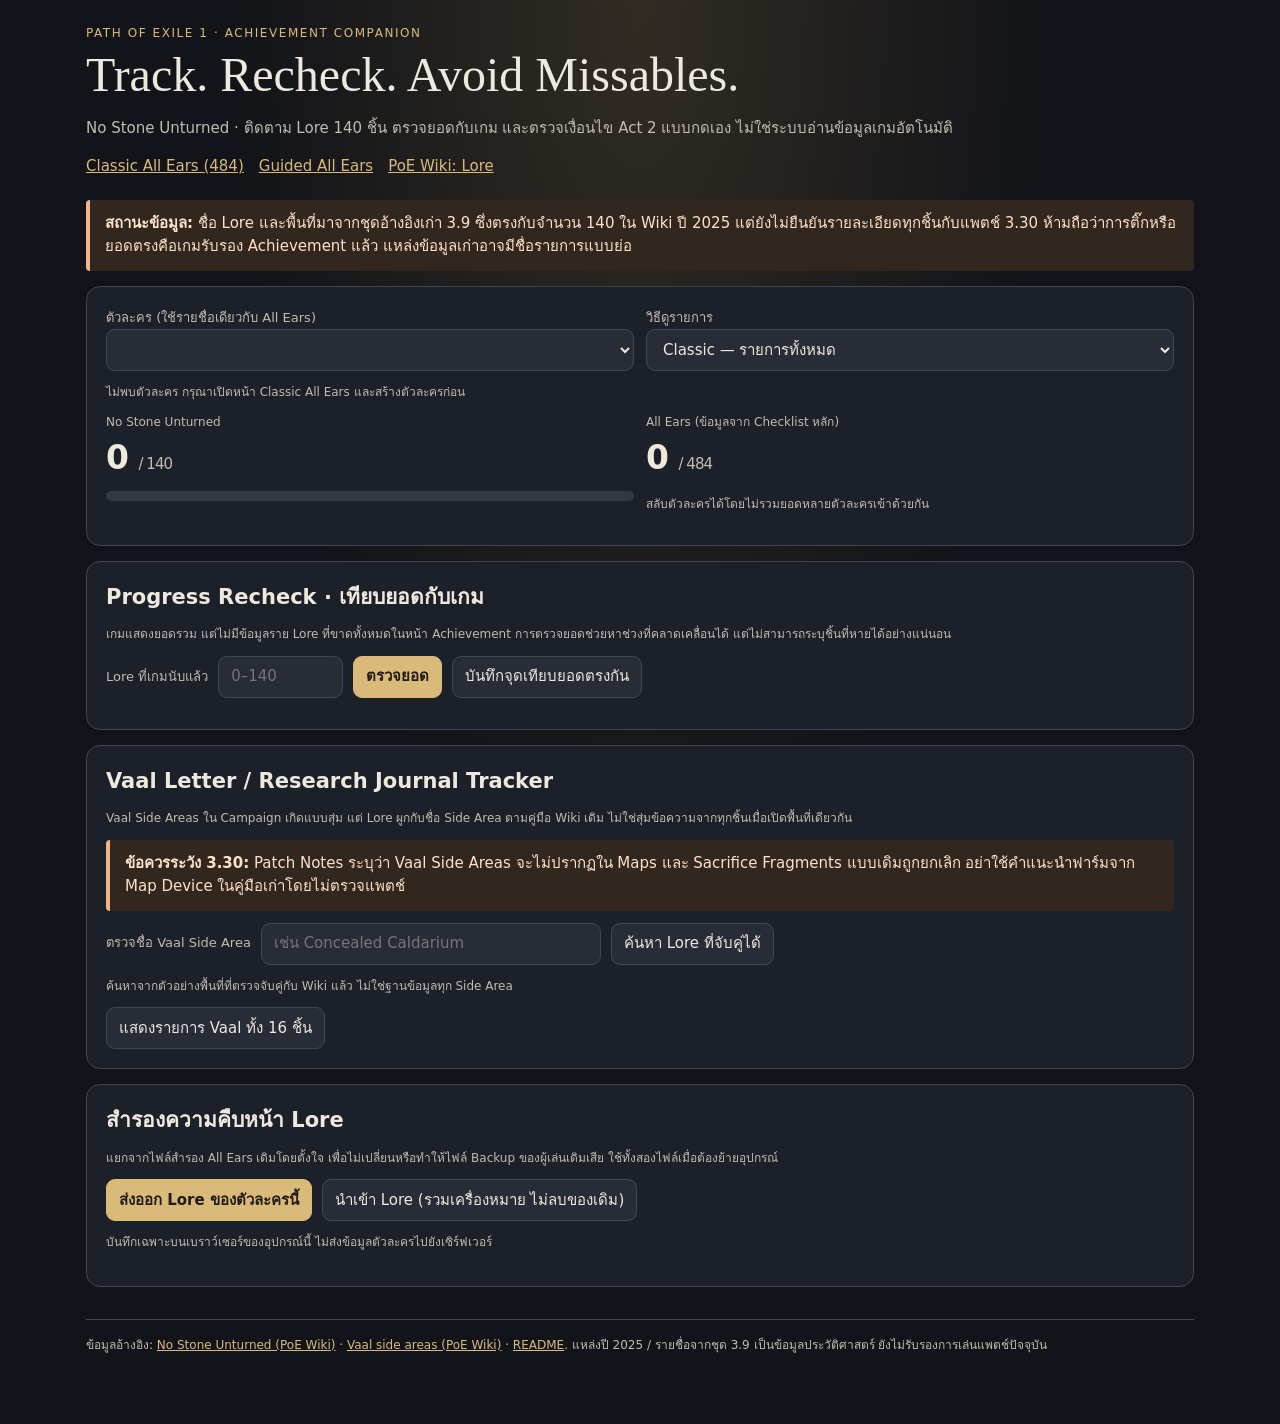
==== poe-all-ears/companion.html @ b11db2f9 "feat(all-ears): ship lore companion with per-character tracker, Act 2 safety, Vaal lookup and count " ====
<!doctype html>
<html lang="th"><head><meta charset="utf-8"><meta name="viewport" content="width=device-width,initial-scale=1">
<meta name="theme-color" content="#14161c"><meta name="description" content="No Stone Unturned 140 Lore tracker, Vaal search, Act 2 checkpoints and progress reconciliation for Path of Exile">
<title>PoE Achievement Companion · Lore & Recheck</title>
<style>
:root{color-scheme:dark;--bg:#121419;--card:#1c2028;--card2:#272c36;--line:#424651;--text:#eee9df;--muted:#c1bbb1;--gold:#d9ba79;--good:#98d2b4;--warn:#f0b488}*{box-sizing:border-box}
body{font:15px/1.55 system-ui,-apple-system,"Segoe UI",Tahoma,sans-serif;background:radial-gradient(ellipse at top,#312b23,var(--bg) 45%);color:var(--text);margin:0}
main{max-width:1140px;padding:24px 16px 70px;margin:auto}h1{font:normal clamp(30px,6vw,48px) Georgia,serif;margin:4px 0}h2{font-size:21px;margin:0 0 12px}h3{font-size:17px;margin:0}a{color:var(--gold)}nav{display:flex;gap:15px;flex-wrap:wrap;margin:8px 0 22px}.sub,.small{color:var(--muted)}.small{font-size:12px}.kicker{font-size:12px;letter-spacing:.13em;color:var(--gold)}
section.card,div.card{background:var(--card);border:1px solid var(--line);border-radius:14px;padding:19px;margin-top:15px} .warning{border-left:4px solid var(--warn);background:#31271f;padding:12px 15px;border-radius:4px;color:#ffe1c7;margin:12px 0}
.success{border-left:4px solid var(--good);padding:10px 14px;background:#1c3229;margin:12px 0}.grid{display:grid;grid-template-columns:repeat(auto-fit,minmax(210px,1fr));gap:12px}.two{display:grid;grid-template-columns:repeat(auto-fit,minmax(270px,1fr));gap:12px}
label{font-size:13px;color:var(--muted)}select,input,button{font:inherit;background:var(--card2);color:var(--text);border:1px solid var(--line);border-radius:9px;min-height:42px;padding:8px 12px}input[type=checkbox]{width:19px;height:19px;min-height:19px;accent-color:var(--good);flex:none}input[type=number]{width:125px}select,input[type=search]{width:100%}button{cursor:pointer}button:hover{border-color:var(--gold)}button.primary{background:var(--gold);border-color:var(--gold);color:#211c15;font-weight:700}button:disabled{opacity:.48;cursor:not-allowed}
button:focus-visible,select:focus-visible,input:focus-visible,a:focus-visible{outline:3px solid var(--gold);outline-offset:2px}.toolbar{display:grid;grid-template-columns:1.1fr 1fr 1fr 1fr;gap:10px;margin-top:10px}
.row{display:flex;align-items:center;gap:10px;flex-wrap:wrap}.row.between{justify-content:space-between}.metric{font-size:33px;font-weight:750;letter-spacing:-.03em}.metric small{font-size:15px;color:var(--muted);font-weight:400}
.meter{height:10px;background:#343842;border-radius:10px;overflow:hidden;margin-top:8px}.meter>div{height:100%;background:var(--gold);width:0;transition:width .2s}
.list{display:grid;gap:7px;margin-top:14px}.entry{display:flex;gap:12px;align-items:flex-start;padding:11px 12px;border:1px solid var(--line);border-radius:10px;background:var(--card2);cursor:pointer}.entry.done{border-color:#426552;background:#203228}
.entry .name{font-weight:600}.entry .id{color:var(--gold);font-variant-numeric:tabular-nums}.entry .area{font-size:12px;color:var(--muted)}.sectionhead{margin:19px 0 9px;color:var(--gold);font-weight:700}
.checks{display:grid;grid-template-columns:repeat(auto-fit,minmax(190px,1fr));gap:10px}.checks label{display:flex;gap:9px;align-items:flex-start;padding:10px 11px;border-radius:9px;background:var(--card2);font-size:14px;color:var(--text)}
.code{font-family:ui-monospace,Consolas,monospace;color:var(--gold)}.hidden{display:none!important}footer{font-size:12px;color:var(--muted);margin-top:32px;border-top:1px solid var(--line);padding-top:16px}
@media(max-width:700px){main{padding:16px 12px 60px}section.card,div.card{padding:14px}.toolbar{grid-template-columns:1fr 1fr}.toolbar input[type=search]{grid-column:1/-1}button{min-height:44px}}
@media(max-width:400px){.toolbar{grid-template-columns:1fr}.toolbar input[type=search]{grid-column:auto}}
</style></head><body><main>
<div class="kicker">PATH OF EXILE 1 · ACHIEVEMENT COMPANION</div>
<h1>Track. Recheck. Avoid Missables.</h1>
<p class="sub">No Stone Unturned · ติดตาม Lore 140 ชิ้น ตรวจยอดกับเกม และตรวจเงื่อนไข Act 2 แบบกดเอง ไม่ใช่ระบบอ่านข้อมูลเกมอัตโนมัติ</p>
<nav><a href="./index.html">Classic All Ears (484)</a><a href="./walkthrough.html">Guided All Ears</a><a href="https://www.poewiki.net/wiki/Guide:No_Stone_Unturned_achievement" target="_blank" rel="noopener noreferrer">PoE Wiki: Lore</a></nav>
<div class="warning"><strong>สถานะข้อมูล:</strong> ชื่อ Lore และพื้นที่มาจากชุดอ้างอิงเก่า 3.9 ซึ่งตรงกับจำนวน 140 ใน Wiki ปี 2025 แต่ยังไม่ยืนยันรายละเอียดทุกชิ้นกับแพตช์ 3.30 ห้ามถือว่าการติ๊กหรือยอดตรงคือเกมรับรอง Achievement แล้ว แหล่งข้อมูลเก่าอาจมีชื่อรายการแบบย่อ</div>
<section class="card" aria-label="Character selection">
<div class="grid"><div><label for="character">ตัวละคร (ใช้รายชื่อเดียวกับ All Ears)</label><select id="character"></select></div><div><label for="mode">วิธีดูรายการ</label><select id="mode"><option value="classic">Classic — รายการทั้งหมด</option><option value="guided">Guided — จัดตามพื้นที่</option></select></div></div>
<p id="characterNote" class="small" role="status"></p>
<div class="grid"><div><div class="small">No Stone Unturned</div><div class="metric" id="loreTotal">0 <small>/ 140</small></div><div class="meter"><div id="loreBar"></div></div></div><div><div class="small">All Ears (ข้อมูลจาก Checklist หลัก)</div><div class="metric" id="earsTotal">0 <small>/ 484</small></div><p class="small">สลับตัวละครได้โดยไม่รวมยอดหลายตัวละครเข้าด้วยกัน</p></div></div>
</section>
<section class="card" id="act2Card"><h2>Act 2 · Safety Checkpoint</h2>
<p class="small">ตรวจเงื่อนไขที่คู่มือ Wiki ปี 2025 แนะนำก่อนทำเควสต์ Bandits และ Ancient Seal ต้องยืนยันด้วยตนเอง ข้อมูลนี้ยังไม่รับรองแพตช์ 3.30</p>
<div class="checks"><label><input type="checkbox" data-safety="alira">คุยกับ Alira แล้ว</label><label><input type="checkbox" data-safety="oak">คุยกับ Oak แล้ว</label><label><input type="checkbox" data-safety="kraityn">คุยกับ Kraityn แล้ว</label><label><input type="checkbox" data-safety="seal">เปิด Ancient Seal แล้ว</label><label><input type="checkbox" data-safety="darkness">เก็บบทสนทนา The Darkness ที่เกี่ยวข้องแล้ว</label></div>
<div class="two" style="margin-top:12px"><div><label for="firstKill">Bandit ที่ฆ่าเป็นคนแรก</label><select id="firstKill"><option value="">ยังไม่ได้ฆ่า / ไม่ทราบ</option><option>Alira</option><option>Oak</option><option>Kraityn</option></select></div><div><label for="secondKill">Bandit ที่ฆ่าเป็นคนที่สอง</label><select id="secondKill"><option value="">ยังไม่ได้ฆ่า / ไม่ทราบ</option><option>Alira</option><option>Oak</option><option>Kraityn</option></select></div></div>
<div id="act2Advice" role="status" aria-live="polite"></div>
<p class="small"><a href="https://www.poewiki.net/wiki/Guide:All_Ears_achievement#Act_2" target="_blank" rel="noopener noreferrer">ดูเงื่อนไข Act 2 จาก Wiki</a> · สถานะของกล่องตรวจเป็นการยืนยันด้วยมือ ไม่ได้ตรวจเควสต์จริง</p></section>
<section class="card"><h2>Progress Recheck · เทียบยอดกับเกม</h2>
<p class="small">เกมแสดงยอดรวม แต่ไม่มีข้อมูลราย Lore ที่ขาดทั้งหมดในหน้า Achievement การตรวจยอดช่วยหาช่วงที่คลาดเคลื่อนได้ แต่ไม่สามารถระบุชิ้นที่หายได้อย่างแน่นอน</p>
<div class="row"><label for="gameCount">Lore ที่เกมนับแล้ว</label><input id="gameCount" type="number" min="0" max="140" step="1" placeholder="0–140"><button id="compare" class="primary">ตรวจยอด</button><button id="checkpoint">บันทึกจุดเทียบยอดตรงกัน</button></div>
<div id="compareResult" aria-live="polite"></div><p id="baselineText" class="small"></p>
</section>
<section class="card"><h2>Vaal Letter / Research Journal Tracker</h2><p class="small">Vaal Side Areas ใน Campaign เกิดแบบสุ่ม แต่ Lore ผูกกับชื่อ Side Area ตามคู่มือ Wiki เดิม ไม่ใช่สุ่มข้อความจากทุกชิ้นเมื่อเปิดพื้นที่เดียวกัน</p>
<div class="warning"><strong>ข้อควรระวัง 3.30:</strong> Patch Notes ระบุว่า Vaal Side Areas จะไม่ปรากฏใน Maps และ Sacrifice Fragments แบบเดิมถูกยกเลิก อย่าใช้คำแนะนำฟาร์มจาก Map Device ในคู่มือเก่าโดยไม่ตรวจแพตช์</div>
<div class="row"><label for="vaalArea">ตรวจชื่อ Vaal Side Area</label><input id="vaalArea" type="search" style="max-width:340px" placeholder="เช่น Concealed Caldarium"><button id="lookup">ค้นหา Lore ที่จับคู่ได้</button></div>
<p id="vaalResult" class="small" role="status">ค้นหาจากตัวอย่างพื้นที่ที่ตรวจจับคู่กับ Wiki แล้ว ไม่ใช่ฐานข้อมูลทุก Side Area</p><button id="showVaal">แสดงรายการ Vaal ทั้ง 16 ชิ้น</button>
</section>
<section class="card" id="lorePanel"><div class="row between"><h2>No Stone Unturned · รายการทั้งหมด</h2><span id="filteredCount" class="small"></span></div>
<div class="toolbar"><input type="search" id="search" placeholder="ค้นหา Lore หรือพื้นที่" aria-label="ค้นหา"><select id="act" aria-label="กรอง Act"><option value="all">ทุกพื้นที่</option><option value="1">Act 1 (29)</option><option value="2">Act 2 (11)</option><option value="3">Act 3 (32)</option><option value="4">Act 4 (12)</option><option value="5">Act 5 (12)</option><option value="6">Act 6 (6)</option><option value="7">Act 7 (8)</option><option value="8">Act 8 (1)</option><option value="10">Act 10 (3)</option><option value="Labyrinth">Labyrinth (10)</option><option value="Vaal">Vaal Areas (16)</option></select><select id="status" aria-label="กรองสถานะ"><option value="all">ทุกสถานะ</option><option value="todo">ยังไม่ติ๊ก</option><option value="done">ติ๊กแล้ว</option></select><select id="random" aria-label="กรองรายการสุ่ม"><option value="all">ทั้งหมด</option><option value="random">มีการสุ่ม / ต้องเจอซ้ำ</option></select></div>
<div id="loreList" class="list"></div></section>
<section class="card"><h2>สำรองความคืบหน้า Lore</h2><p class="small">แยกจากไฟล์สำรอง All Ears เดิมโดยตั้งใจ เพื่อไม่เปลี่ยนหรือทำให้ไฟล์ Backup ของผู้เล่นเดิมเสีย ใช้ทั้งสองไฟล์เมื่อต้องย้ายอุปกรณ์</p><div class="row"><button id="export" class="primary">ส่งออก Lore ของตัวละครนี้</button><button id="import">นำเข้า Lore (รวมเครื่องหมาย ไม่ลบของเดิม)</button><input id="importFile" type="file" accept=".json,application/json" class="hidden"></div><p class="small">บันทึกเฉพาะบนเบราว์เซอร์ของอุปกรณ์นี้ ไม่ส่งข้อมูลตัวละครไปยังเซิร์ฟเวอร์</p><p id="message" role="status"></p></section>
<footer>ข้อมูลอ้างอิง: <a href="https://www.poewiki.net/wiki/Guide:No_Stone_Unturned_achievement">No Stone Unturned (PoE Wiki)</a> · <a href="https://www.poewiki.net/wiki/Vaal_side_area">Vaal side areas (PoE Wiki)</a> · <a href="./README.md">README</a>. แหล่งปี 2025 / รายชื่อจากชุด 3.9 เป็นข้อมูลประวัติศาสตร์ ยังไม่รับรองการเล่นแพตช์ปัจจุบัน</footer>
</main><script src="./data.js"></script><script src="./lore-data.js"></script><script>
(function(){"use strict";
var D=window.NO_STONE_DATA, E=window.ALL_EARS_DATA, MAIN="poe-all-ears-user-data-v1", KEY="poe-companion-lore-v1";
var valid=new Set(D&&D.entries.map(function(x){return x.id})||[]),main=null,chars=[],selected="",s={version:1,byCharacter:{}};
var groups={};D.entries.forEach(function(x){groups[x.act]=(groups[x.act]||0)+1;});
if(D.entries.length!==140||valid.size!==140||Object.keys(groups).length!==11){document.getElementById("loreList").textContent="ข้อมูล Lore ไม่ครบ โปรดแจ้งผู้ดูแล";return}
function $(id){return document.getElementById(id)}
function node(tag,content,cls){var e=document.createElement(tag);if(content!==undefined)e.textContent=content;if(cls)e.className=cls;return e}
function cleanIds(ids){return Array.isArray(ids)?[...new Set(ids.filter(function(x){return Number.isInteger(x)&&valid.has(x)}))].sort(function(a,b){return a-b}):[]}
function load(){try{main=JSON.parse(localStorage.getItem(MAIN));if(!main||main.version!==1||!Array.isArray(main.characters))throw Error("missing");chars=main.characters.filter(function(c){return c&&typeof c.id==="string"&&c.id&&typeof c.name==="string"&&Array.isArray(c.checked)})}catch(e){chars=[]}
try{var raw=JSON.parse(localStorage.getItem(KEY));if(raw&&raw.version===1&&raw.byCharacter&&typeof raw.byCharacter==="object"){chars.forEach(function(c){var r=raw.byCharacter[c.id];if(r&&typeof r==="object"){var ck=r.checkpoint&&typeof r.checkpoint==="object"?r.checkpoint:null;s.byCharacter[c.id]={lore:cleanIds(r.lore),safety:cleanSafety(r.safety),checkpoint:ck&&Number.isInteger(ck.count)&&ck.count>=0&&ck.count<=140?{count:ck.count,ids:cleanIds(ck.ids),at:String(ck.at||"").slice(0,60)}:null}}})}}catch(e){}
}
function cleanSafety(v){var x=v&&typeof v==="object"?v:{},safe={};["alira","oak","kraityn","seal","darkness"].forEach(function(k){safe[k]=x[k]===true});safe.first=["Alira","Oak","Kraityn"].includes(x.first)?x.first:"";safe.second=["Alira","Oak","Kraityn"].includes(x.second)&&x.second!==safe.first?x.second:"";return safe}
function current(){if(!s.byCharacter[selected])s.byCharacter[selected]={lore:[],safety:cleanSafety({}),checkpoint:null};return s.byCharacter[selected]}
function commit(update){var before=JSON.stringify(s);update();try{localStorage.setItem(KEY,JSON.stringify(s));return true}catch(e){s=JSON.parse(before);notice("บันทึกไม่ได้: พื้นที่เก็บข้อมูลเบราว์เซอร์ไม่พร้อม");return false}}
function notice(message){$("message").textContent=message}
function complete(){return selected&&chars.some(function(c){return c.id===selected})}
function refresh(){if(!complete())return;var item=current(),done=new Set(item.lore);$("loreTotal").innerHTML="";$("loreTotal").append(String(done.size)+" ");var small=node("small","/ 140");$("loreTotal").append(small);$("loreBar").style.width=(done.size/140*100)+"%";var c=chars.find(function(c){return c.id===selected});$("earsTotal").textContent="";$("earsTotal").append(String(new Set(c.checked.filter(function(i){return Number.isInteger(i)&&i>=1&&i<=484})).size)+" ");$("earsTotal").append(node("small","/ 484"));$("characterNote").textContent="ความคืบหน้า Lore บันทึกแยกให้ตัวละคร "+c.name+" · ไม่ตรวจสถานะเกมอัตโนมัติ";renderLore();renderSafety();renderBaseline()}
function renderLore(){var c=current(),done=new Set(c.lore),q=$("search").value.trim().toLowerCase(),act=$("act").value,st=$("status").value,ran=$("random").value,mode=$("mode").value;
var items=D.entries.filter(function(x){return (act==="all"||String(x.act)===act)&&(st==="all"||(st==="done"?done.has(x.id):!done.has(x.id)))&&(ran==="all"||x.random)&&(!q||(x.name+" "+x.area+" "+x.id).toLowerCase().includes(q))});
$("filteredCount").textContent=items.length+" / 140 รายการ";var root=$("loreList");root.replaceChildren();if(!items.length){root.append(node("p","ไม่มีรายการตามตัวกรอง","small"));return}
var last="";items.forEach(function(x){if(mode==="guided"){var group=String(x.act)+" / "+x.area;if(group!==last){root.append(node("div",group,"sectionhead"));last=group;}}var label=node("label",undefined,"entry"+(done.has(x.id)?" done":"")),box=node("input");box.type="checkbox";box.checked=done.has(x.id);box.setAttribute("aria-label",x.name+" - "+x.area);box.addEventListener("change",function(){if(commit(function(){var arr=current().lore.slice();if(box.checked){if(!arr.includes(x.id))arr.push(x.id)}else{arr=arr.filter(function(id){return id!==x.id})}current().lore=cleanIds(arr)}))refresh();else refresh()});label.append(box);var body=node("div"),name=node("div",undefined,"name");name.append(node("span","#"+x.id+" ","id"));name.append(document.createTextNode(x.name));body.append(name);body.append(node("div",x.area+" · "+(x.act==="Vaal"?"Vaal side area":x.act==="Labyrinth"?"Labyrinth":"Act "+x.act)+(x.random?" · พบแบบสุ่ม/อาจต้องเข้าใหม่":""),"area"));label.append(body);root.append(label)})}
function renderSafety(){var a=current().safety;$("act2Card").querySelectorAll("[data-safety]").forEach(function(x){x.checked=!!a[x.dataset.safety]});$("firstKill").value=a.first;$("secondKill").value=a.second;var out=$("act2Advice");out.replaceChildren();var warned=[];if(!(a.alira&&a.oak&&a.kraityn))warned.push("ยังไม่ได้ยืนยันว่าคุยกับ Bandits ทั้งสามก่อนเปิด Ancient Seal");if(a.seal&&!(a.alira&&a.oak&&a.kraityn))warned.push("เปิด Seal แล้วแต่รายการคุยกับ Bandits ยังไม่ครบ: ตรวจในเกมและคู่มือก่อนดำเนินต่อ");if((a.first||a.second)&&(!a.seal||!a.darkness))warned.push("มีการฆ่า Bandit แล้วแต่ยังไม่ยืนยัน Ancient Seal และ The Darkness: อาจพลาดบทสนทนา");if(!a.darkness)warned.push("ยังไม่ยืนยันบทสนทนา The Darkness อย่าฆ่า Bandits ต่อจากคำแนะนำเก่าโดยไม่ตรวจเงื่อนไข");if(a.first&&a.second&&a.first===a.second)warned.push("ลำดับ Bandits ต้องไม่ซ้ำกัน");var box=node("div",undefined,warned.length?"warning":"success");if(warned.length)warned.forEach(function(w){box.append(node("p",w))});else box.append(node("p","ผ่านการติ๊ก Checkpoint ขั้นต้นด้วยมือเท่านั้น ยังไม่รับรองว่าเส้นทางปลอดภัยในแพตช์นี้"));if(a.first)box.append(node("p","Eramir หลังฆ่าตัวแรก: ตรวจหัวข้อที่ขึ้นกับ "+a.first+" (Wiki แถว 101)"));if(a.second){var survivor=["Alira","Oak","Kraityn"].filter(function(n){return n!==a.first&&n!==a.second})[0];box.append(node("p","หลังฆ่าตัวที่สอง: เหลือ "+survivor+" · ตรวจบทสนทนา Eramir ตามผู้รอด (Wiki แถว 102)"))}out.append(box)}
function renderBaseline(){var ck=current().checkpoint;$("baselineText").textContent=ck?"จุดเทียบยอดล่าสุด: "+ck.count+"/140 · "+ck.at+" (ยืนยันเฉพาะยอด ไม่ได้ยืนยันรายการจริง)":"ยังไม่มีจุดเทียบยอดที่บันทึกไว้"}
function compare(){if(!complete())return;var raw=$("gameCount").value;if(raw.trim()===""){ $("compareResult").textContent="กรุณาระบุยอดที่เกมแสดง";return}var game=Number(raw);if(!Number.isInteger(game)||game<0||game>140){$("compareResult").textContent="ยอดเกมต้องเป็นจำนวนเต็ม 0–140";return}var checked=current().lore.length,delta=checked-game,box=$("compareResult");box.replaceChildren();if(delta===0){box.append(node("div","ยอดตรงกัน "+checked+" ชิ้น แต่ยังพิสูจน์ไม่ได้ว่าติ๊กชิ้นถูกทั้งหมด","success"));return}var banner=node("div","Checklist: "+checked+" / เกม: "+game+" · "+(delta>0?"Checklist มากกว่าเกม "+delta:"เกมมากกว่า Checklist "+(-delta))+" รายการ","warning");box.append(banner);var ck=current().checkpoint;var candidates=ck?current().lore.filter(function(id){return !ck.ids.includes(id)}):current().lore;box.append(node("p",ck?"รายการที่ติ๊กเพิ่มหลังจุดเทียบยอดตรงกันล่าสุด (เป็นเพียงรายการให้ย้อนตรวจ ไม่ใช่รายการที่เกมยืนยันว่าพลาด):":"ยังไม่มีจุดเทียบยอดเก่า ลองย้อนตรวจรายการที่ติ๊กไว้:","small"));var list=node("ul");candidates.slice(0,40).forEach(function(id){var x=D.entries[id-1];list.append(node("li","#"+id+" "+x.name+" — "+x.area))});if(candidates.length>40)list.append(node("li","และอีก "+(candidates.length-40)+" รายการ"));if(!candidates.length)list.append(node("li","ไม่มีรายการใหม่หลัง Checkpoint ตรวจรายการก่อนหน้าและรายการที่ยังไม่ได้ติ๊ก"));box.append(list)}
function snapshot(){var raw=$("gameCount").value;var game=Number(raw);if(raw.trim()===""||!Number.isInteger(game)||game<0||game>140||game!==current().lore.length){notice("บันทึกได้เมื่อกรอกยอดเกมถูกต้องและตรงกับจำนวน Lore ที่ติ๊กเท่านั้น");return}if(commit(function(){current().checkpoint={count:game,ids:current().lore.slice(),at:new Date().toLocaleString("th-TH")}})){renderBaseline();notice("บันทึกจุดเทียบยอดแล้ว (ยืนยันเฉพาะจำนวน)")}}
var knownAreas={"concealed caldarium":130,"abandoned dam":126,"concealed cavity":127,"covered-up hollow":135};
function lookup(){var text=$("vaalArea").value.trim().toLowerCase();var id=knownAreas[text],out=$("vaalResult");if(!text){out.textContent="ระบุชื่อ Vaal Side Area ก่อน";return}if(!id){out.textContent="ยังไม่มีข้อมูลจับคู่ที่ตรวจสอบสำหรับชื่อพื้นที่นี้ กรุณาเปิดตาราง Vaal Side Area จาก Wiki อย่าเดารายการ";return}var x=D.entries[id-1];out.textContent="พื้นที่ "+text+" → #"+id+" "+x.name+" · "+(current().lore.includes(id)?"ติ๊กแล้ว":"ยังไม่ติ๊ก")+" (อ้างอิง Wiki ปี 2025; ยังไม่ยืนยัน 3.30)";$("act").value="Vaal";$("search").value=x.name;$("status").value="all";renderLore()}
function exportLore(){if(!complete())return;var c=chars.find(function(x){return x.id===selected}),record=current();var file={app:"poe-companion-lore",version:1,characterName:c.name,exportedAt:new Date().toISOString(),lore:record.lore,checkpoint:record.checkpoint,safety:record.safety};var url=URL.createObjectURL(new Blob([JSON.stringify(file,null,2)],{type:"application/json"})),a=node("a");a.href=url;a.download="poe-lore-"+selected.replace(/[^a-z0-9_-]/gi,"").slice(0,24)+".json";a.click();setTimeout(function(){URL.revokeObjectURL(url)},1500);notice("ส่งออก Lore สำเร็จ (All Ears ต้องสำรองแยกที่หน้า Checklist หลัก)")}
function importLore(file){if(!file||file.size>1000000){notice("ไฟล์ไม่ถูกต้องหรือใหญ่เกิน 1 MB");return}var reader=new FileReader();reader.onload=function(){try{var raw=JSON.parse(String(reader.result));if(!raw||raw.app!=="poe-companion-lore"||raw.version!==1||!Array.isArray(raw.lore)||raw.lore.length>140||raw.lore.some(function(x){return !Number.isInteger(x)||!valid.has(x)}))throw Error("bad-backup");if(!confirm("รวมเครื่องหมาย Lore "+raw.lore.length+" รายการเข้ากับตัวละครที่เลือก? ไม่ลบรายการเดิม"))return;if(commit(function(){current().lore=cleanIds(current().lore.concat(raw.lore))})){refresh();notice("นำเข้าเครื่องหมาย Lore แล้ว ไม่ได้นำเข้าความคืบหน้า All Ears หรือจุดเทียบยอดเก่า")}}catch(e){notice("ไฟล์สำรอง Lore ไม่ถูกต้อง")}};reader.onerror=function(){notice("อ่านไฟล์สำรองไม่ได้")};reader.readAsText(file)}
load();if(!chars.length){$("characterNote").textContent="ไม่พบตัวละคร กรุณาเปิดหน้า Classic All Ears และสร้างตัวละครก่อน";$("lorePanel").classList.add("hidden");$("act2Card").classList.add("hidden");return}
chars.forEach(function(c){var opt=node("option",c.name);opt.value=c.id;$("character").append(opt)});selected=chars.some(function(c){return c.id===main.active})?main.active:chars[0].id;$("character").value=selected;
$("character").addEventListener("change",function(e){selected=e.target.value;$("compareResult").replaceChildren();refresh()});
["act","status","random","search","mode"].forEach(function(id){$(id).addEventListener(id==="search"?"input":"change",refresh)});
$("act2Card").querySelectorAll("[data-safety]").forEach(function(x){x.addEventListener("change",function(){var name=x.dataset.safety;if(!commit(function(){current().safety[name]=x.checked}))x.checked=!x.checked;renderSafety()})});
["firstKill","secondKill"].forEach(function(id){$(id).addEventListener("change",function(){var before=current().safety;var first=$("firstKill").value,second=$("secondKill").value;if(first&&second===first){notice("ตัวแรกและตัวที่สองต้องไม่ซ้ำกัน");$(id).value=before[id==="firstKill"?"first":"second"];return}commit(function(){current().safety.first=first;current().safety.second=second});renderSafety()})});
$("compare").addEventListener("click",compare);$("checkpoint").addEventListener("click",snapshot);$("lookup").addEventListener("click",lookup);
$("showVaal").addEventListener("click",function(){$("act").value="Vaal";$("search").value="";$("status").value="all";renderLore();$("lorePanel").scrollIntoView({behavior:"smooth"})});
$("export").addEventListener("click",exportLore);$("import").addEventListener("click",function(){$("importFile").click()});$("importFile").addEventListener("change",function(e){importLore(e.target.files[0]);e.target.value=""});
refresh();
})();
</script></body></html>
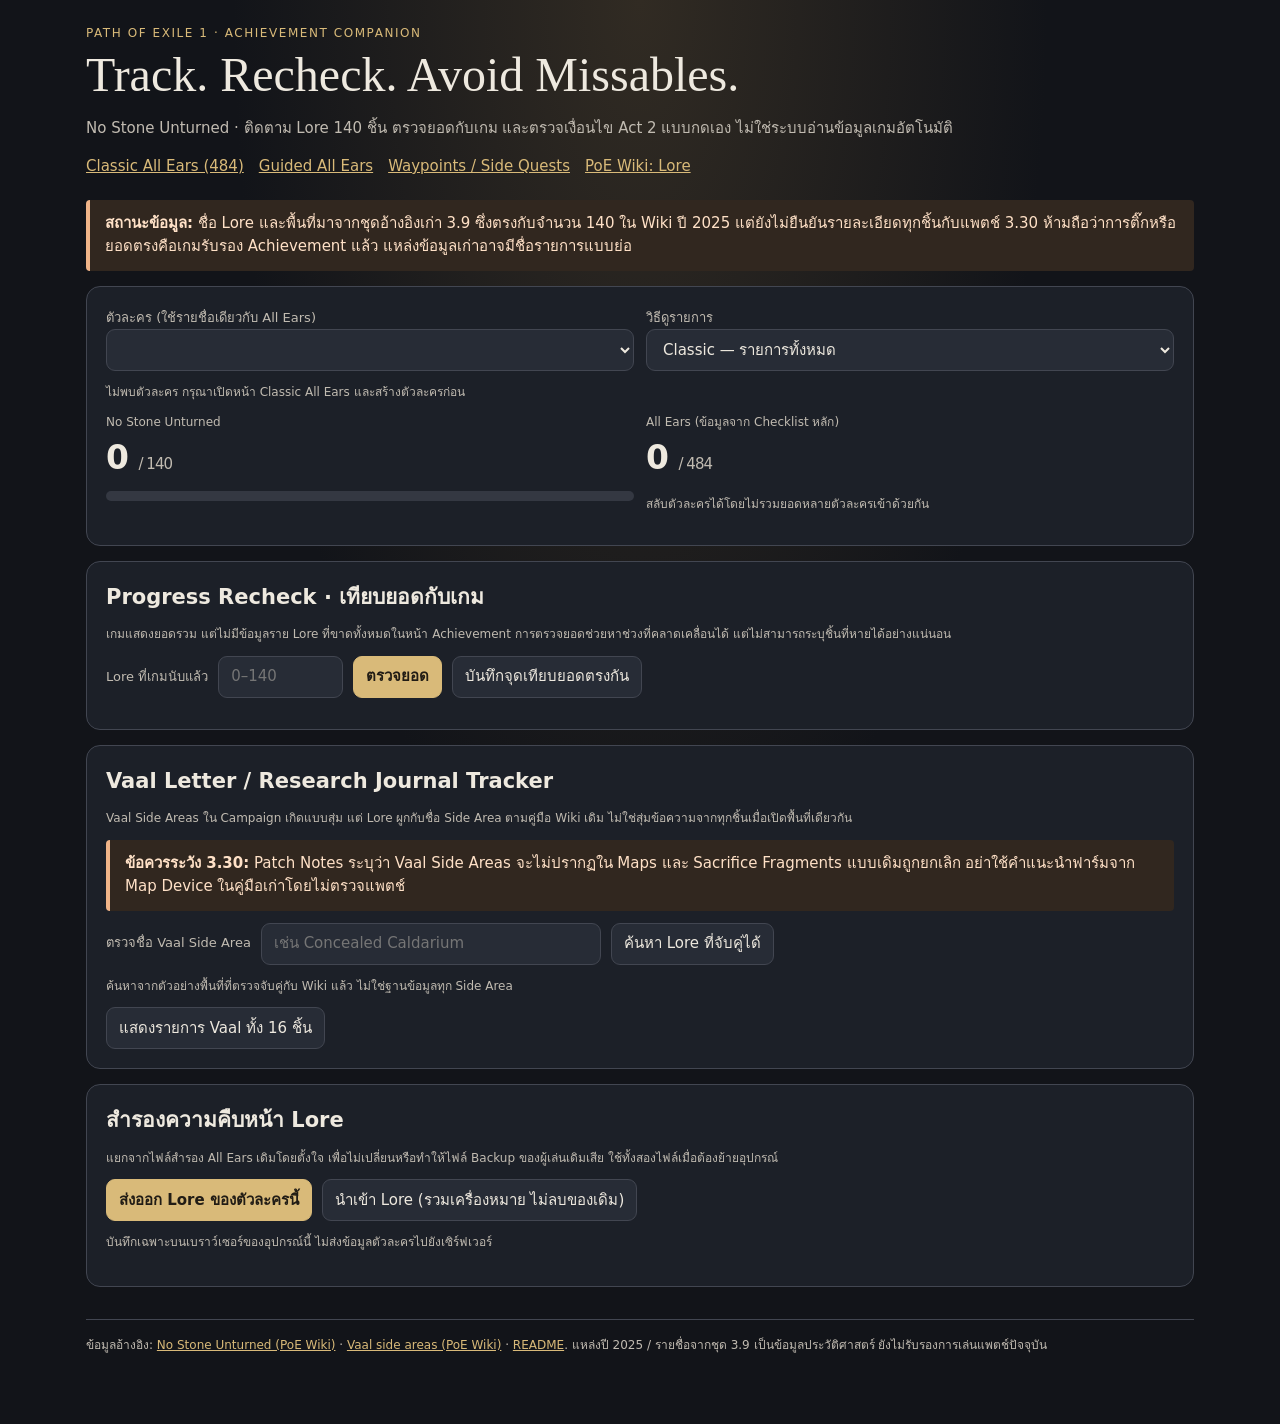
==== commit 14a75b62: "feat(all-ears): connect waypoint and sidequest tracker navigation" ====
--- a/poe-all-ears/companion.html
+++ b/poe-all-ears/companion.html
@@ -22,7 +22,7 @@
 <div class="kicker">PATH OF EXILE 1 · ACHIEVEMENT COMPANION</div>
 <h1>Track. Recheck. Avoid Missables.</h1>
 <p class="sub">No Stone Unturned · ติดตาม Lore 140 ชิ้น ตรวจยอดกับเกม และตรวจเงื่อนไข Act 2 แบบกดเอง ไม่ใช่ระบบอ่านข้อมูลเกมอัตโนมัติ</p>
-<nav><a href="./index.html">Classic All Ears (484)</a><a href="./walkthrough.html">Guided All Ears</a><a href="https://www.poewiki.net/wiki/Guide:No_Stone_Unturned_achievement" target="_blank" rel="noopener noreferrer">PoE Wiki: Lore</a></nav>
+<nav><a href="./index.html">Classic All Ears (484)</a><a href="./walkthrough.html">Guided All Ears</a><a href="./extras.html">Waypoints / Side Quests</a><a href="https://www.poewiki.net/wiki/Guide:No_Stone_Unturned_achievement" target="_blank" rel="noopener noreferrer">PoE Wiki: Lore</a></nav>
 <div class="warning"><strong>สถานะข้อมูล:</strong> ชื่อ Lore และพื้นที่มาจากชุดอ้างอิงเก่า 3.9 ซึ่งตรงกับจำนวน 140 ใน Wiki ปี 2025 แต่ยังไม่ยืนยันรายละเอียดทุกชิ้นกับแพตช์ 3.30 ห้ามถือว่าการติ๊กหรือยอดตรงคือเกมรับรอง Achievement แล้ว แหล่งข้อมูลเก่าอาจมีชื่อรายการแบบย่อ</div>
 <section class="card" aria-label="Character selection">
 <div class="grid"><div><label for="character">ตัวละคร (ใช้รายชื่อเดียวกับ All Ears)</label><select id="character"></select></div><div><label for="mode">วิธีดูรายการ</label><select id="mode"><option value="classic">Classic — รายการทั้งหมด</option><option value="guided">Guided — จัดตามพื้นที่</option></select></div></div>
